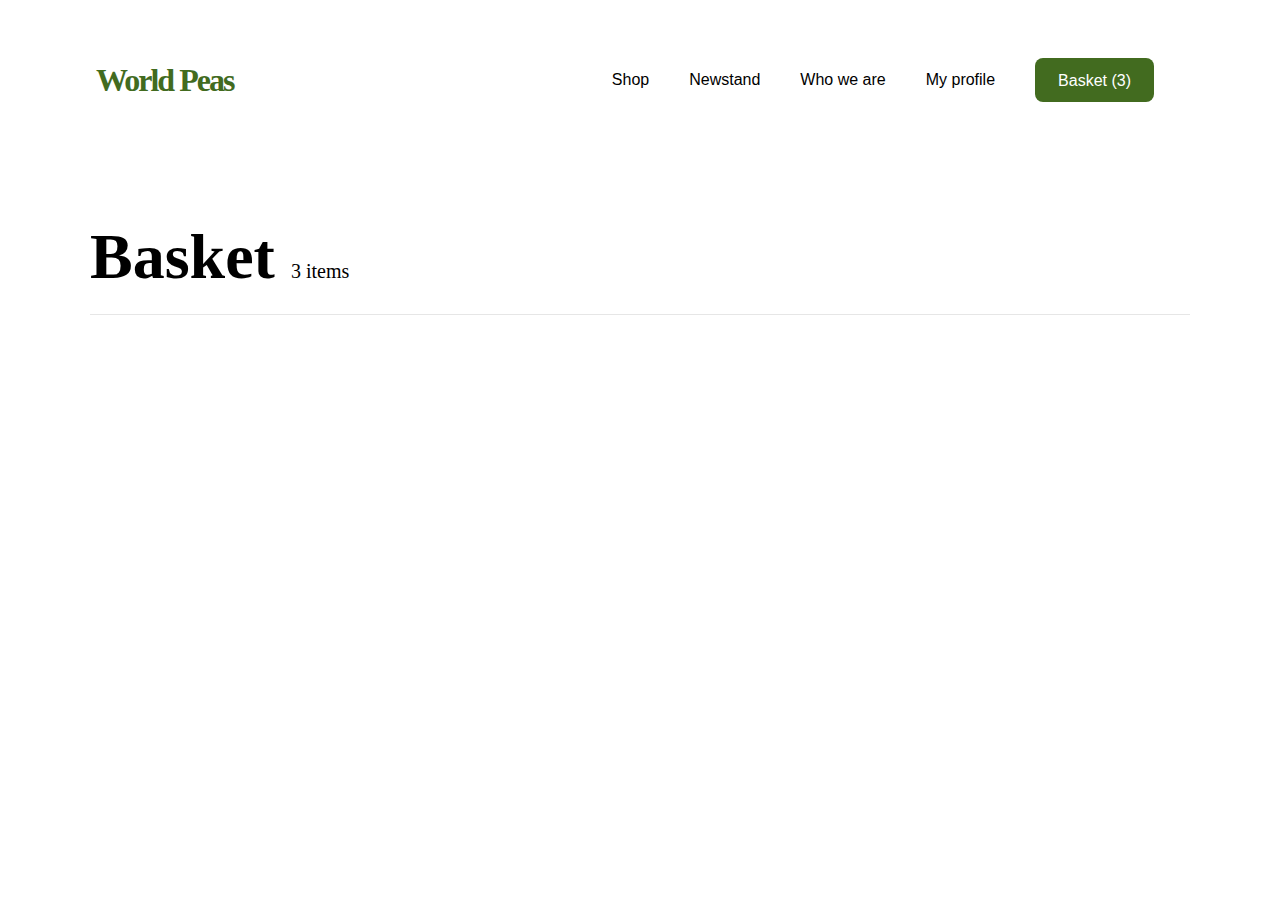
==== shop.html @ 852605f3 "Add: New Section in bage shop" ====
<!DOCTYPE html>
<html lang="en">
<head>
  <meta charset="UTF-8">
  <meta name="viewport" content="width=device-width, initial-scale=1.0">
  <title>Shop</title>
  <link rel="stylesheet" href="assets/styles/main.css">
</head>
<body>
  <header>
    <nav>
        <h2>World Peas</h2>
        <div>
            <ul>
                <li><a href="shop.html">Shop</a></li>
                <li><a href="#">Newstand</a></li>
                <li><a href="#">Who we are</a></li>
                <li><a href="#">My profile</a></li>
                <li><a href="#" class="Basket">Basket (3)</a></li>
            </ul>
        </div>
    </nav>
</header>
<section class="basket">
  <h2>Basket <span>3 items</span></h2>
  <hr>
</section>
</body>
</html>
---- assets/styles/main.css ----
* {
    margin: 0;
    padding: 0;
    box-sizing: border-box;
}
:root{
    --DarkMossGreen: #426B1F;
}

nav {
    display: flex;
    justify-content: space-between;
    align-items: center;
    padding: 41px 96px;
    font-family: "Inter", sans-serif;
}

nav h2 {
    color:  var(--DarkMossGreen);
    font-size: 32px;
    font-family: "Newsreader", serif;
    letter-spacing: -2px;
    
}

nav div ul {
    display: flex;
    padding: 10px;
}

nav div ul li {

    padding: 20px;
    list-style-type: none;
}

nav div ul li a {
    text-decoration: none;
    color: #000;
    border-radius: 5px;
    transition: background-color 0.3s;
}
nav div ul li a:hover{
    background-color: var(--DarkMossGreen);
    
}

.Basket {
    padding: 13.5px 23px;
    background-color: var(--DarkMossGreen);
    border-radius: 8px;
    color: #fff;
}

.head{
    width: 100%;
    height: 100vh;
    display: flex;
    flex-direction: column;
    justify-content: center;
    text-align: center;
    align-items: center;
}
.head h1{
    font-size: 64px;
    font-family: "Newsreader", serif;
    font-weight: 400;
    letter-spacing: -2px;
}
.head input{
    font-size: 20px;
    margin-top: 64px;
    padding: 19px 32px;
    background-color: var(--DarkMossGreen);
    color: #fff;
    border-radius: 8px;
    border: none;
    transition: transform 0.6s;
}

.head input:hover{
    transform: scale(1.1);
}
.img{
    display: flex;

}
.img img{
    width: 404px;
    height: 593px;
    margin-left: 50px;
    
}
.img div img{
    width: 680px;
    height: 380px;
    margin: 16px;
    margin: 70px 16px 16px 60px;
}
.img div p{
    font-size: 14px;
    margin-left: 60px;
    max-width: 630px;
}
.img div p span{
    font-weight: 600;
}
.pragraph{
    display: flex;
    margin: 100px 0px 10px 0px;
    font-size: 22px;
    line-height: 32px;
}
.pragraph p{
    width: 700px;
}
.pragraph h3{
    margin: 0 50px 0 100px;
    font-size: 14px;
}

.basket{
    padding: 60px 90px;
}
.basket h2{
    font-size: 64px;
}
.basket span{
    font-size: 20px;
    font-weight: 200;
}
hr{
    margin-top: 20px;
    border: 0;
    height: 0.8px;
    background-color: #E6E6E6;
}
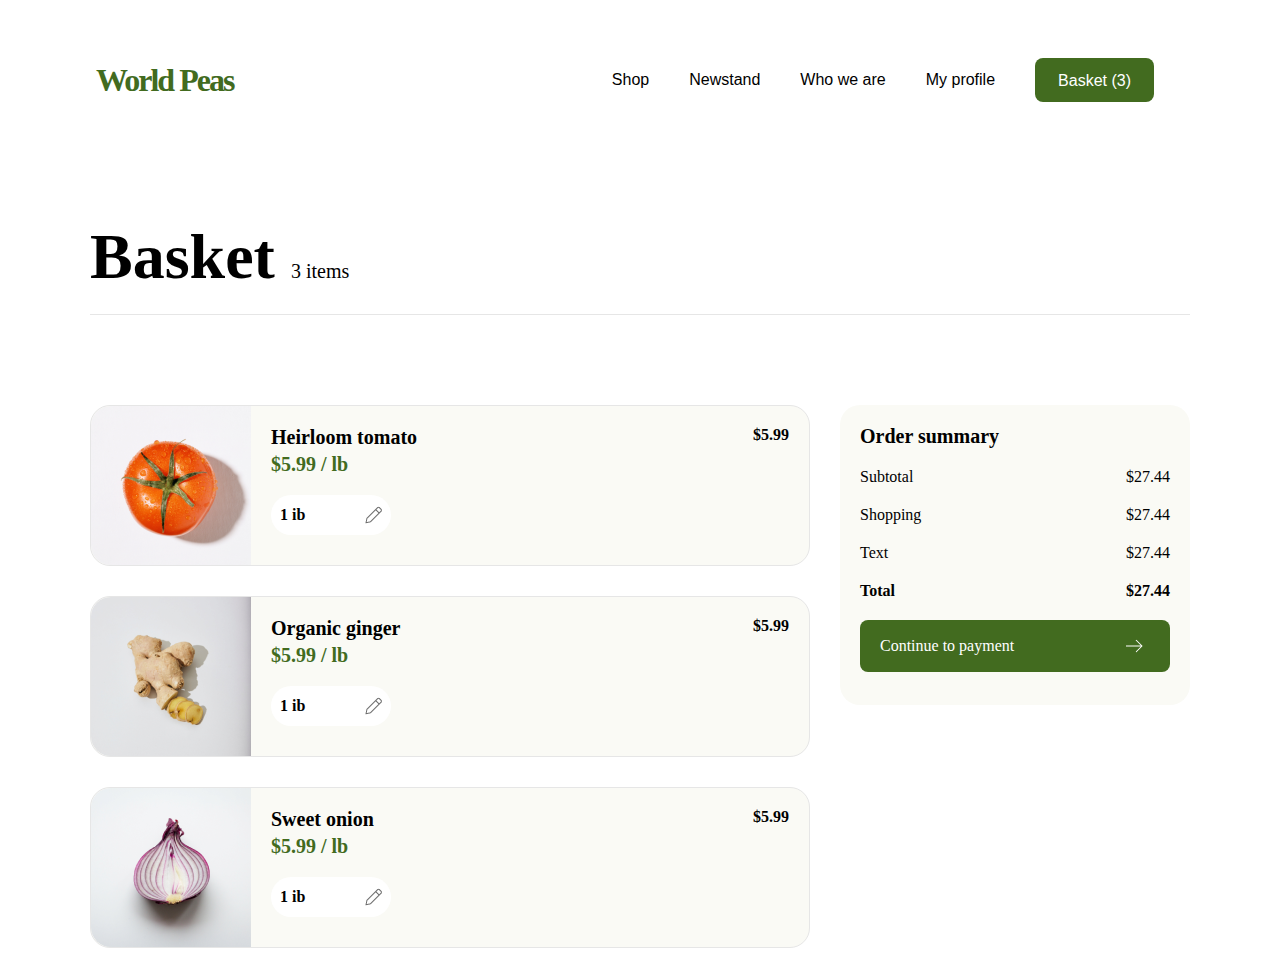
==== commit 00b082c0: "Finish the second page" ====
--- a/shop.html
+++ b/shop.html
@@ -1,29 +1,107 @@
 <!DOCTYPE html>
 <html lang="en">
-<head>
-  <meta charset="UTF-8">
-  <meta name="viewport" content="width=device-width, initial-scale=1.0">
-  <title>Shop</title>
-  <link rel="stylesheet" href="assets/styles/main.css">
-</head>
-<body>
-  <header>
-    <nav>
+  <head>
+    <meta charset="UTF-8" />
+    <meta name="viewport" content="width=device-width, initial-scale=1.0" />
+    <title>Shop</title>
+    <link rel="stylesheet" href="assets/styles/main.css" />
+  </head>
+  <body>
+    <header>
+      <nav>
         <h2>World Peas</h2>
         <div>
-            <ul>
-                <li><a href="shop.html">Shop</a></li>
-                <li><a href="#">Newstand</a></li>
-                <li><a href="#">Who we are</a></li>
-                <li><a href="#">My profile</a></li>
-                <li><a href="#" class="Basket">Basket (3)</a></li>
-            </ul>
+          <ul>
+            <li><a href="shop.html">Shop</a></li>
+            <li><a href="#">Newstand</a></li>
+            <li><a href="#">Who we are</a></li>
+            <li><a href="#">My profile</a></li>
+            <li><a href="#" class="Basket">Basket (3)</a></li>
+          </ul>
         </div>
-    </nav>
-</header>
-<section class="basket">
-  <h2>Basket <span>3 items</span></h2>
-  <hr>
-</section>
-</body>
-</html>+      </nav>
+    </header>
+    <section class="basket">
+      <h2>Basket <span>3 items</span></h2>
+      <hr />
+    </section>
+    <section class="prodacts">
+      <div>
+        <div class="brodact">
+        <div>
+          
+          <img src="assets/images/image-brodacts/tomato.png" alt="tomato" />
+          <div>
+            <h3 class="name-prodact">Heirloom tomato</h3>
+            <p class="salary">$5.99 / lb</p>
+            <div class="number">
+              <p>1 ib</p>
+              <img src="assets/images/icons/Union.png" alt="" />
+            </div>
+            
+          </div>
+        </div>
+        <p class="price">$5.99</p>
+        </div>
+        <div class="brodact">
+        <div>
+          
+          <img src="assets/images/image-brodacts/ginger.png" alt="tomato" />
+          <div>
+            <h3 class="name-prodact">Organic ginger</h3>
+            <p class="salary">$5.99 / lb</p>
+            <div class="number">
+              <p>1 ib</p>
+              <img src="assets/images/icons/Union.png" alt="" />
+            </div>
+            
+          </div>
+        </div>
+        <p class="price">$5.99</p>
+        </div>
+        <div class="brodact">
+        <div>
+          
+          <img src="assets/images/image-brodacts/onion.png" alt="tomato" />
+          <div>
+            <h3 class="name-prodact">Sweet onion</h3>
+            <p class="salary">$5.99 / lb</p>
+            <div class="number">
+              <p>1 ib</p>
+              <img src="assets/images/icons/Union.png" alt="" />
+            </div>
+            
+          </div>
+        </div>
+        <p  class="price">$5.99</p>
+        </div>
+
+      </div>
+      <div class="Order-summary">
+        <h3>Order summary</h3>
+        <div>
+          <div class="order">
+            <p>Subtotal</p>
+            <p>$27.44</p>
+          </div>
+          <div class="order">
+            <p>Shopping</p>
+            <p>$27.44</p>
+          </div>
+          <div class="order">
+            <p>Text</p>
+            <p>$27.44</p>
+          </div>
+          <div class="total order">
+            <p>Total</p>
+            <p>$27.44</p>
+          </div>
+        </div>
+        <div class="continue">
+          <p>Continue to payment</p>
+          <img src="assets/images/icons/Icon.png" alt="" />
+        </div>
+      </div>
+    </section>
+  </body>
+</html>
--- a/assets/styles/main.css
+++ b/assets/styles/main.css
@@ -135,5 +135,83 @@
     height: 0.8px;
     background-color: #E6E6E6;
 }
-
-
+.brodact>div{
+    display: flex;
+}
+
+.brodact{ 
+    display: flex;
+    justify-content: space-between;
+    width: 720px;
+    margin: 30px  30px 30px 90px;
+    border: 1px solid #E6E6E6;
+    border-radius: 20px;
+    background-color: #FAFAF5;
+}
+.price{
+    padding: 20px;
+    font-weight: 600;
+}
+.prodacts{
+    display: flex;
+}
+.brodact>div>img{
+    border-radius: 20px 0 0 20px;
+}
+.name-prodact{
+    font-size: 20px;
+    padding: 20px 20px 4px 20px;
+}   
+.salary{
+    font-size: 2px;
+    color: #426B1F;
+    padding: 0px 20px 4px 20px;
+}
+
+.number{
+    display: flex;
+    justify-content: space-between;
+    align-items: center;
+    font-weight: 600;
+    padding: 9px;
+    margin: 15px 0 20px 20px;
+    background-color: #fff;
+    border-radius: 20px;
+    width: 120px;
+    height: 40px;
+}
+.salary{
+    color: #426B1F;
+    font-size: 20px;
+    font-weight: 600;
+}
+
+.Order-summary{
+    width: 390px;
+    height: 300px;
+    background: #FAFAF5;
+    border-radius: 20px;
+    margin: 30px 90px  0 0px;
+}
+.Order-summary>h3{
+    font-size: 20px;
+    margin: 20px;
+}
+.order{
+    display: flex;
+    justify-content: space-between;
+    margin: 20px;
+}
+.total{
+    font-weight: 600;
+}
+.continue{
+    background-color: #426B1F;
+    color: #fff;
+    border-radius: 8px;
+    margin: 20px;
+    display: flex;
+    justify-content: space-between;
+    align-items: center;
+    padding: 10px 20px;
+}